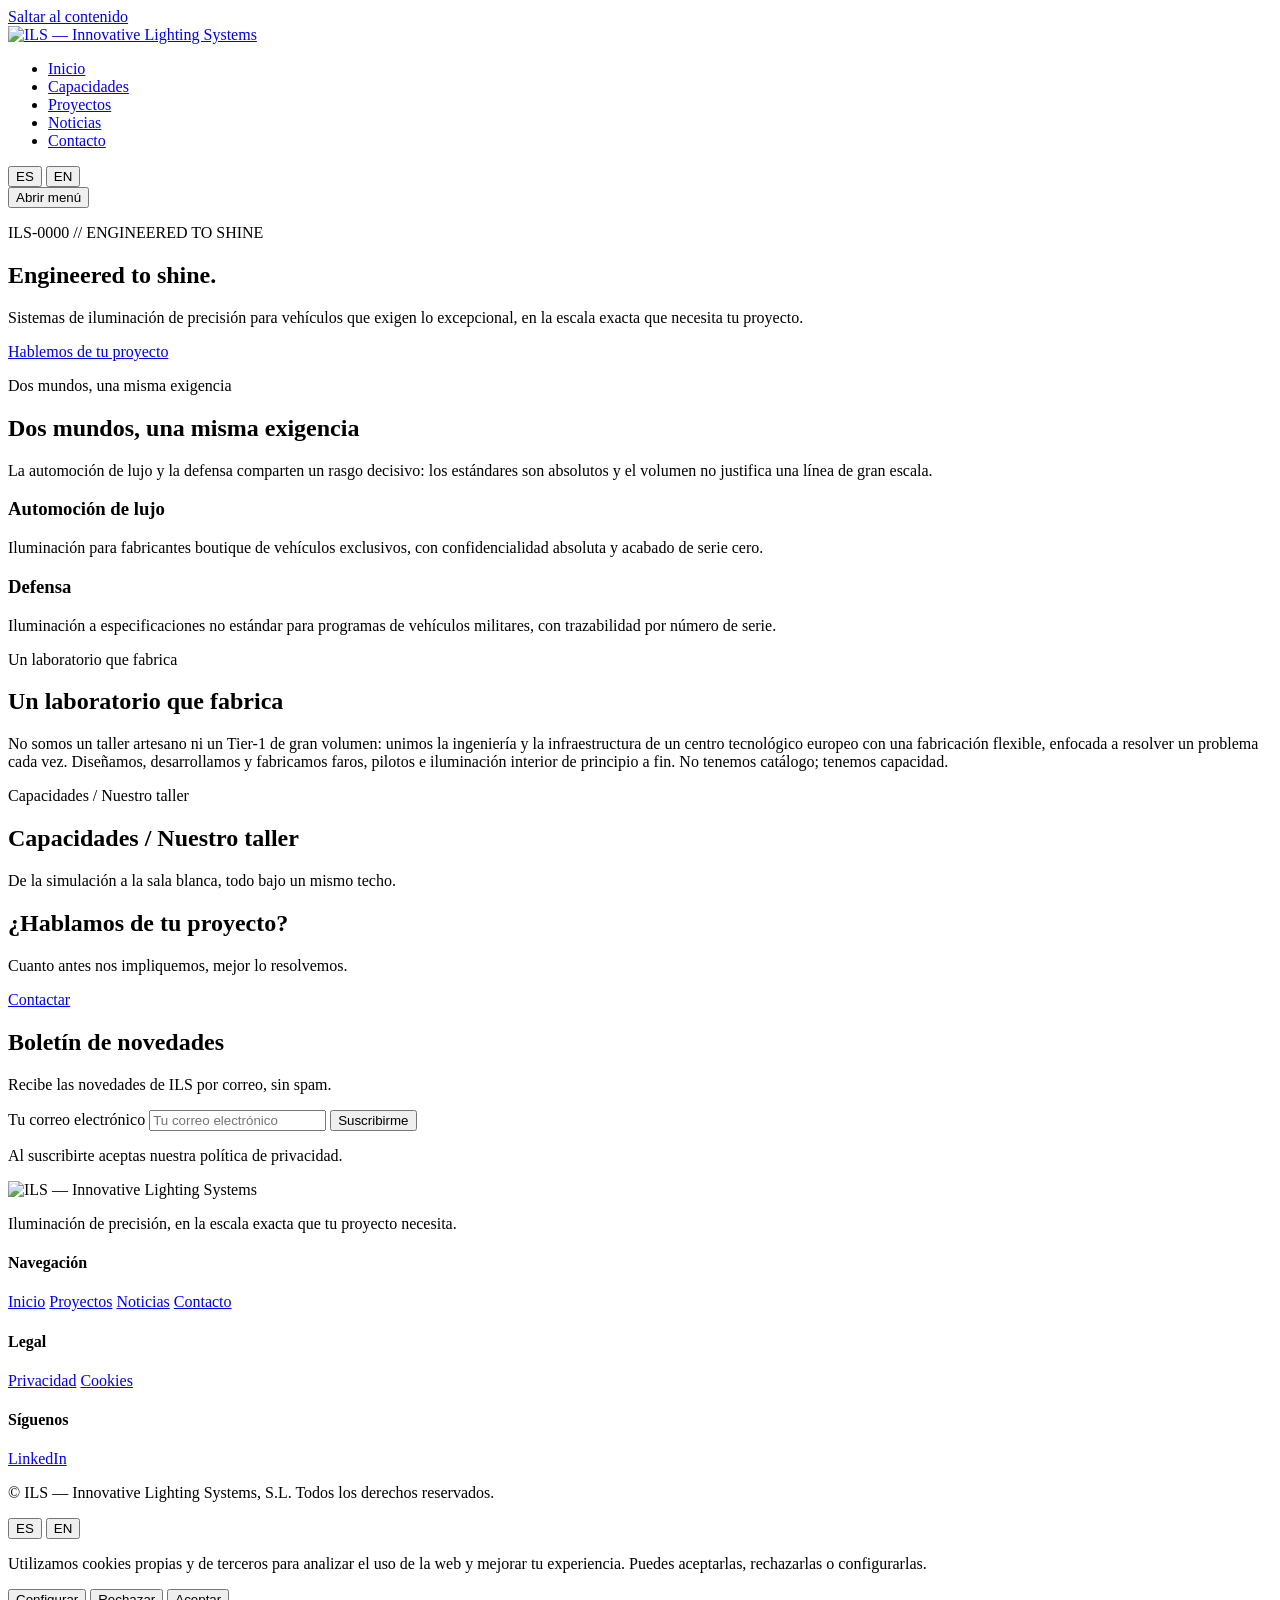
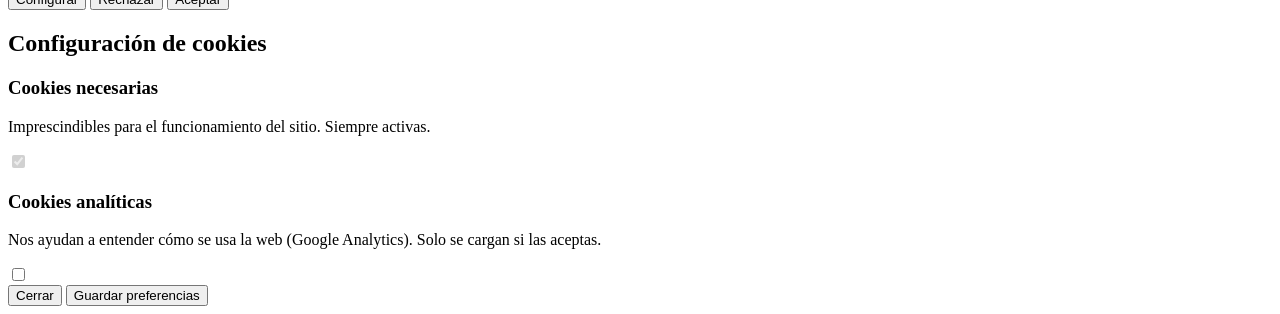
==== index.html @ 7dd17126 "Add files via upload" ====
<!DOCTYPE html>
<html lang="es">
<head>
<meta charset="UTF-8">
<meta name="viewport" content="width=device-width, initial-scale=1.0">
<title data-i18n="meta.home_title">ILS — Iluminación de precisión para vehículos de lujo y defensa</title>
<meta name="description" content="Diseño, desarrollo y fabricación de faros, pilotos e iluminación para automoción de lujo y defensa, en la escala exacta que necesita tu proyecto, con el respaldo de un centro tecnológico europeo." data-i18n-content="meta.home_description">
<link rel="canonical" href="https://andaltec-ils.com/index.html">
<link rel="alternate" hreflang="es" href="https://andaltec-ils.com/index.html">
<link rel="alternate" hreflang="en" href="https://andaltec-ils.com/index.html">
<link rel="alternate" hreflang="x-default" href="https://andaltec-ils.com/index.html">

<meta property="og:type" content="website">
<meta property="og:site_name" content="ILS — Innovative Lighting Systems">
<meta property="og:title" content="ILS — Iluminación de precisión para vehículos de lujo y defensa">
<meta property="og:description" content="Diseño, desarrollo y fabricación de faros, pilotos e iluminación para automoción de lujo y defensa, en la escala exacta que necesita tu proyecto.">
<meta property="og:url" content="https://andaltec-ils.com/">
<meta property="og:image" content="https://andaltec-ils.com/assets/images/og-image.jpg">
<meta name="twitter:card" content="summary_large_image">
<meta name="keywords" content="iluminación de precisión para vehículos, faros y pilotos a medida, iluminación para vehículos militares, series cortas, desarrollo de producto, sala blanca, homologación">

<link rel="icon" href="favicon.ico" sizes="any">
<link rel="icon" href="assets/icons/favicon-32.png" type="image/png" sizes="32x32">
<link rel="icon" href="assets/icons/favicon-16.png" type="image/png" sizes="16x16">
<link rel="apple-touch-icon" href="assets/icons/apple-touch-icon.png">
<link rel="manifest" href="site.webmanifest">
<link rel="stylesheet" href="css/styles.css">

<script type="application/ld+json">
{
  "@context": "https://schema.org",
  "@type": "Organization",
  "name": "ILS — Innovative Lighting Systems, S.L.",
  "url": "https://andaltec-ils.com/",
  "logo": "https://andaltec-ils.com/assets/logo/ils-logo.png",
  "sameAs": ["https://es.linkedin.com/company/andaltec-ils"],
  "address": {
    "@type": "PostalAddress",
    "streetAddress": "Calle Vilches 34, Polígono Industrial Cañada de la Fuente",
    "addressLocality": "Martos",
    "addressRegion": "Jaén",
    "postalCode": "23600",
    "addressCountry": "ES"
  },
  "email": "comercial@andaltec.org",
  "telephone": "+34664233130"
}
</script>
</head>
<body>
<a class="skip-link" href="#main" data-i18n="nav.home">Saltar al contenido</a>

<header class="site-header">
  <div class="container">
    <a href="index.html" class="logo-link" aria-label="ILS — Innovative Lighting Systems">
      <img src="assets/logo/ils-logo.png" alt="ILS — Innovative Lighting Systems" class="logo-img" data-logo-variant="dark" width="140" height="42">
    </a>
    <nav class="main-nav" id="mainNav" aria-label="Navegación principal">
      <ul>
        <li><a href="index.html" aria-current="page" data-i18n="nav.home">Inicio</a></li>
        <li><a href="index.html#capacidades" data-i18n="nav.capabilities">Capacidades</a></li>
        <li><a href="proyectos.html" data-i18n="nav.projects">Proyectos</a></li>
        <li><a href="noticias.html" data-i18n="nav.news">Noticias</a></li>
        <li><a href="contacto.html" data-i18n="nav.contact">Contacto</a></li>
      </ul>
    </nav>
    <div class="header-actions">
      <div class="lang-switch" role="group" aria-label="Selector de idioma">
        <button type="button" data-lang-btn="es" aria-pressed="true">ES</button>
        <button type="button" data-lang-btn="en" aria-pressed="false">EN</button>
      </div>
      <button type="button" class="menu-toggle" id="menuToggle" aria-expanded="false" aria-controls="mainNav">
        <span class="icon-bars"><span></span></span>
        <span data-i18n="nav.menu_open">Abrir menú</span>
      </button>
    </div>
  </div>
</header>

<main id="main">

  <section class="hero">
    <div class="container">
      <p class="mono-tag">ILS-0000 // ENGINEERED TO SHINE</p>
      <h1 class="hero-tagline">Engineered to shine.</h1>
      <p class="hero-subclaim" data-i18n="hero.subclaim">Sistemas de iluminación de precisión para vehículos que exigen lo excepcional, en la escala exacta que necesita tu proyecto.</p>
      <a href="contacto.html" class="btn btn--primary" data-i18n="hero.cta">Hablemos de tu proyecto</a>
    </div>
  </section>

  <section class="section section--paper">
    <div class="container">
      <div class="section-heading center">
        <p class="mono-tag" data-i18n="worlds.heading">Dos mundos, una misma exigencia</p>
        <h2 data-i18n="worlds.heading">Dos mundos, una misma exigencia</h2>
        <p data-i18n="worlds.intro">La automoción de lujo y la defensa comparten un rasgo decisivo: los estándares son absolutos y el volumen no justifica una línea de gran escala.</p>
      </div>
      <div class="grid grid--2 mt-lg">
        <article class="world-card world-card--luxury">
          <h3 data-i18n="worlds.luxury_title">Automoción de lujo</h3>
          <p data-i18n="worlds.luxury_text">Iluminación para fabricantes boutique de vehículos exclusivos, con confidencialidad absoluta y acabado de serie cero.</p>
          <ul id="luxuryBullets"></ul>
        </article>
        <article class="world-card world-card--defence">
          <h3 data-i18n="worlds.defence_title">Defensa</h3>
          <p data-i18n="worlds.defence_text">Iluminación a especificaciones no estándar para programas de vehículos militares, con trazabilidad por número de serie.</p>
          <ul id="defenceBullets"></ul>
        </article>
      </div>
    </div>
  </section>

  <section class="section section--dark">
    <div class="container">
      <div class="section-heading">
        <p class="mono-tag" data-i18n="positioning.heading">Un laboratorio que fabrica</p>
        <h2 data-i18n="positioning.heading">Un laboratorio que fabrica</h2>
        <p data-i18n="positioning.text">No somos un taller artesano ni un Tier-1 de gran volumen: unimos la ingeniería y la infraestructura de un centro tecnológico europeo con una fabricación flexible, enfocada a resolver un problema cada vez. Diseñamos, desarrollamos y fabricamos faros, pilotos e iluminación interior de principio a fin. No tenemos catálogo; tenemos capacidad.</p>
      </div>
    </div>
  </section>

  <section class="section section--paper" id="capacidades">
    <div class="container">
      <div class="section-heading">
        <p class="mono-tag" data-i18n="capabilities.heading">Capacidades / Nuestro taller</p>
        <h2 data-i18n="capabilities.heading">Capacidades / Nuestro taller</h2>
        <p data-i18n="capabilities.intro">De la simulación a la sala blanca, todo bajo un mismo techo.</p>
      </div>
      <div class="grid grid--3 mt-lg" id="capabilitiesGrid"></div>
    </div>
  </section>

  <section class="cta-final">
    <div class="container">
      <h2 data-i18n="cta_final.heading">¿Hablamos de tu proyecto?</h2>
      <p data-i18n="cta_final.text">Cuanto antes nos impliquemos, mejor lo resolvemos.</p>
      <a href="contacto.html" class="btn btn--primary" data-i18n="cta_final.cta">Contactar</a>
    </div>
  </section>

</main>

<footer class="site-footer">
  <div class="container">
    <div class="footer-newsletter">
      <div class="footer-newsletter__intro">
        <h2 data-i18n="newsletter.heading">Boletín de novedades</h2>
        <p data-i18n="newsletter.text">Recibe las novedades de ILS por correo, sin spam.</p>
      </div>
      <!--
        FORMULARIO DE MAILCHIMP: sustituye la acción y los campos ocultos
        por los que te da Mailchimp en Audiencia > Formularios de
        suscripción > Formulario embebido. Ver README.md.
      -->
      <form action="[[MAILCHIMP_FORM_ACTION_URL]]" method="post" target="_blank" novalidate class="newsletter-form">
        <label for="mce-EMAIL" class="visually-hidden" data-i18n="newsletter.email_placeholder">Tu correo electrónico</label>
        <input type="email" name="EMAIL" id="mce-EMAIL" required data-i18n-placeholder="newsletter.email_placeholder" placeholder="Tu correo electrónico">
        <div aria-hidden="true" style="position:absolute; left:-5000px;">
          <input type="text" name="[[MAILCHIMP_IDs]]" tabindex="-1" value="">
        </div>
        <button type="submit" class="btn btn--primary" data-i18n="newsletter.submit">Suscribirme</button>
        <p class="newsletter-gdpr" data-i18n="newsletter.gdpr">Al suscribirte aceptas nuestra política de privacidad.</p>
      </form>
    </div>
    <div class="footer-grid">
      <div class="footer-col footer-brand">
        <img src="assets/logo/ils-logo.png" alt="ILS — Innovative Lighting Systems" class="logo-img" data-logo-variant="light" width="140" height="42">
        <p data-i18n="footer.claim">Iluminación de precisión, en la escala exacta que tu proyecto necesita.</p>
      </div>
      <div class="footer-col">
        <h4 data-i18n="footer.nav_heading">Navegación</h4>
        <a href="index.html" data-i18n="nav.home">Inicio</a>
        <a href="proyectos.html" data-i18n="nav.projects">Proyectos</a>
        <a href="noticias.html" data-i18n="nav.news">Noticias</a>
        <a href="contacto.html" data-i18n="nav.contact">Contacto</a>
      </div>
      <div class="footer-col">
        <h4 data-i18n="footer.legal_heading">Legal</h4>
        <a href="privacidad.html" data-i18n="footer.privacy">Privacidad</a>
        <a href="cookies.html" data-i18n="footer.cookies">Cookies</a>
      </div>
      <div class="footer-col">
        <h4 data-i18n="footer.follow_heading">Síguenos</h4>
        <a href="https://es.linkedin.com/company/andaltec-ils" target="_blank" rel="noopener noreferrer">LinkedIn</a>
      </div>
    </div>
    <div class="footer-bottom">
      <p>&copy; <span data-current-year></span> <span data-i18n="footer.copyright">ILS — Innovative Lighting Systems, S.L. Todos los derechos reservados.</span></p>
      <div class="footer-lang" role="group" aria-label="Selector de idioma">
        <button type="button" data-lang-btn="es" aria-pressed="true">ES</button>
        <button type="button" data-lang-btn="en" aria-pressed="false">EN</button>
      </div>
    </div>
  </div>
</footer>

<div class="cookie-banner" id="cookieBanner">
  <div class="cookie-banner__inner">
    <p data-i18n="cookies_banner.text">Utilizamos cookies propias y de terceros para analizar el uso de la web y mejorar tu experiencia. Puedes aceptarlas, rechazarlas o configurarlas.</p>
    <div class="cookie-actions">
      <button type="button" class="btn btn--outline" id="cookieSettings" data-i18n="cookies_banner.settings">Configurar</button>
      <button type="button" class="btn btn--outline" id="cookieReject" data-i18n="cookies_banner.reject">Rechazar</button>
      <button type="button" class="btn btn--primary" id="cookieAccept" data-i18n="cookies_banner.accept">Aceptar</button>
    </div>
  </div>
</div>

<div class="cookie-modal" id="cookieModal">
  <div class="cookie-modal__dialog" role="dialog" aria-modal="true" aria-labelledby="cookieModalTitle">
    <h2 id="cookieModalTitle" data-i18n="cookies_banner.settings_title">Configuración de cookies</h2>
    <div class="cookie-option">
      <div>
        <h3 data-i18n="cookies_banner.necessary_title">Cookies necesarias</h3>
        <p data-i18n="cookies_banner.necessary_text">Imprescindibles para el funcionamiento del sitio. Siempre activas.</p>
      </div>
      <input type="checkbox" checked disabled aria-label="Cookies necesarias">
    </div>
    <div class="cookie-option">
      <div>
        <h3 data-i18n="cookies_banner.analytics_title">Cookies analíticas</h3>
        <p data-i18n="cookies_banner.analytics_text">Nos ayudan a entender cómo se usa la web (Google Analytics). Solo se cargan si las aceptas.</p>
      </div>
      <input type="checkbox" id="cookieAnalyticsCheckbox" aria-label="Cookies analíticas">
    </div>
    <div class="cookie-modal__actions">
      <button type="button" class="btn btn--outline-dark" id="cookieModalClose" data-i18n="nav.menu_close">Cerrar</button>
      <button type="button" class="btn btn--primary" id="cookieModalSave" data-i18n="cookies_banner.save">Guardar preferencias</button>
    </div>
  </div>
</div>

<script src="data/translations.js"></script>
<script src="data/projects.js"></script>
<script src="data/news.js"></script>
<script src="js/i18n.js"></script>
<script src="js/main.js"></script>
<script>
  // Rellena las viñetas y tarjetas de datos a partir de translations.js
  document.addEventListener("ils:i18nready", renderHomeBlocks);
  document.addEventListener("ils:langchange", renderHomeBlocks);
  function renderHomeBlocks() {
    var t = window.ILS_I18N.t;
    var luxuryBullets = t("worlds.luxury_bullets");
    var defenceBullets = t("worlds.defence_bullets");
    var luxuryEl = document.getElementById("luxuryBullets");
    var defenceEl = document.getElementById("defenceBullets");
    if (luxuryEl && Array.isArray(luxuryBullets)) {
      luxuryEl.innerHTML = luxuryBullets.map(function (b) { return "<li>" + b + "</li>"; }).join("");
    }
    if (defenceEl && Array.isArray(defenceBullets)) {
      defenceEl.innerHTML = defenceBullets.map(function (b) { return "<li>" + b + "</li>"; }).join("");
    }
    var cards = t("capabilities.cards");
    var grid = document.getElementById("capabilitiesGrid");
    if (grid && Array.isArray(cards)) {
      grid.innerHTML = cards.map(function (c) {
        return '<div class="data-card"><p class="mono-tag">' + c.label + '</p><p>' + c.value + '</p></div>';
      }).join("");
    }
  }
</script>
</body>
</html>
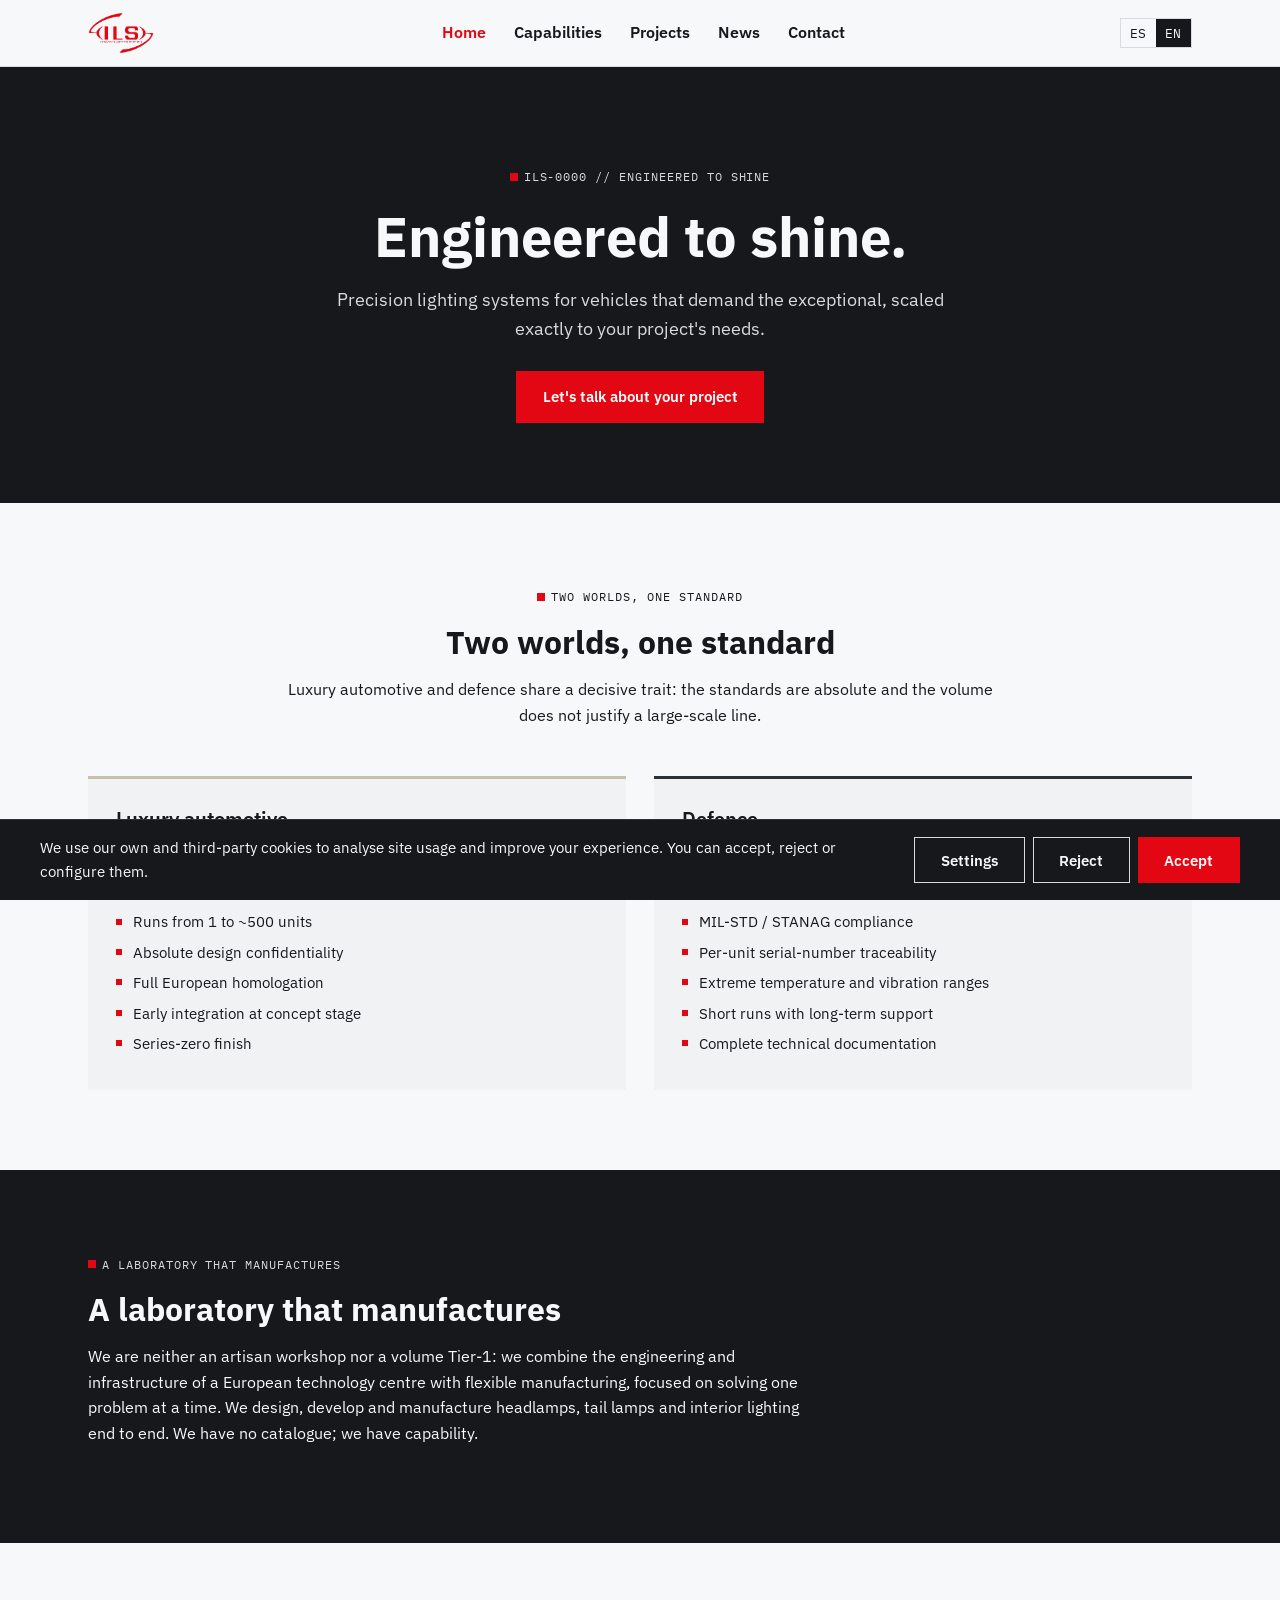
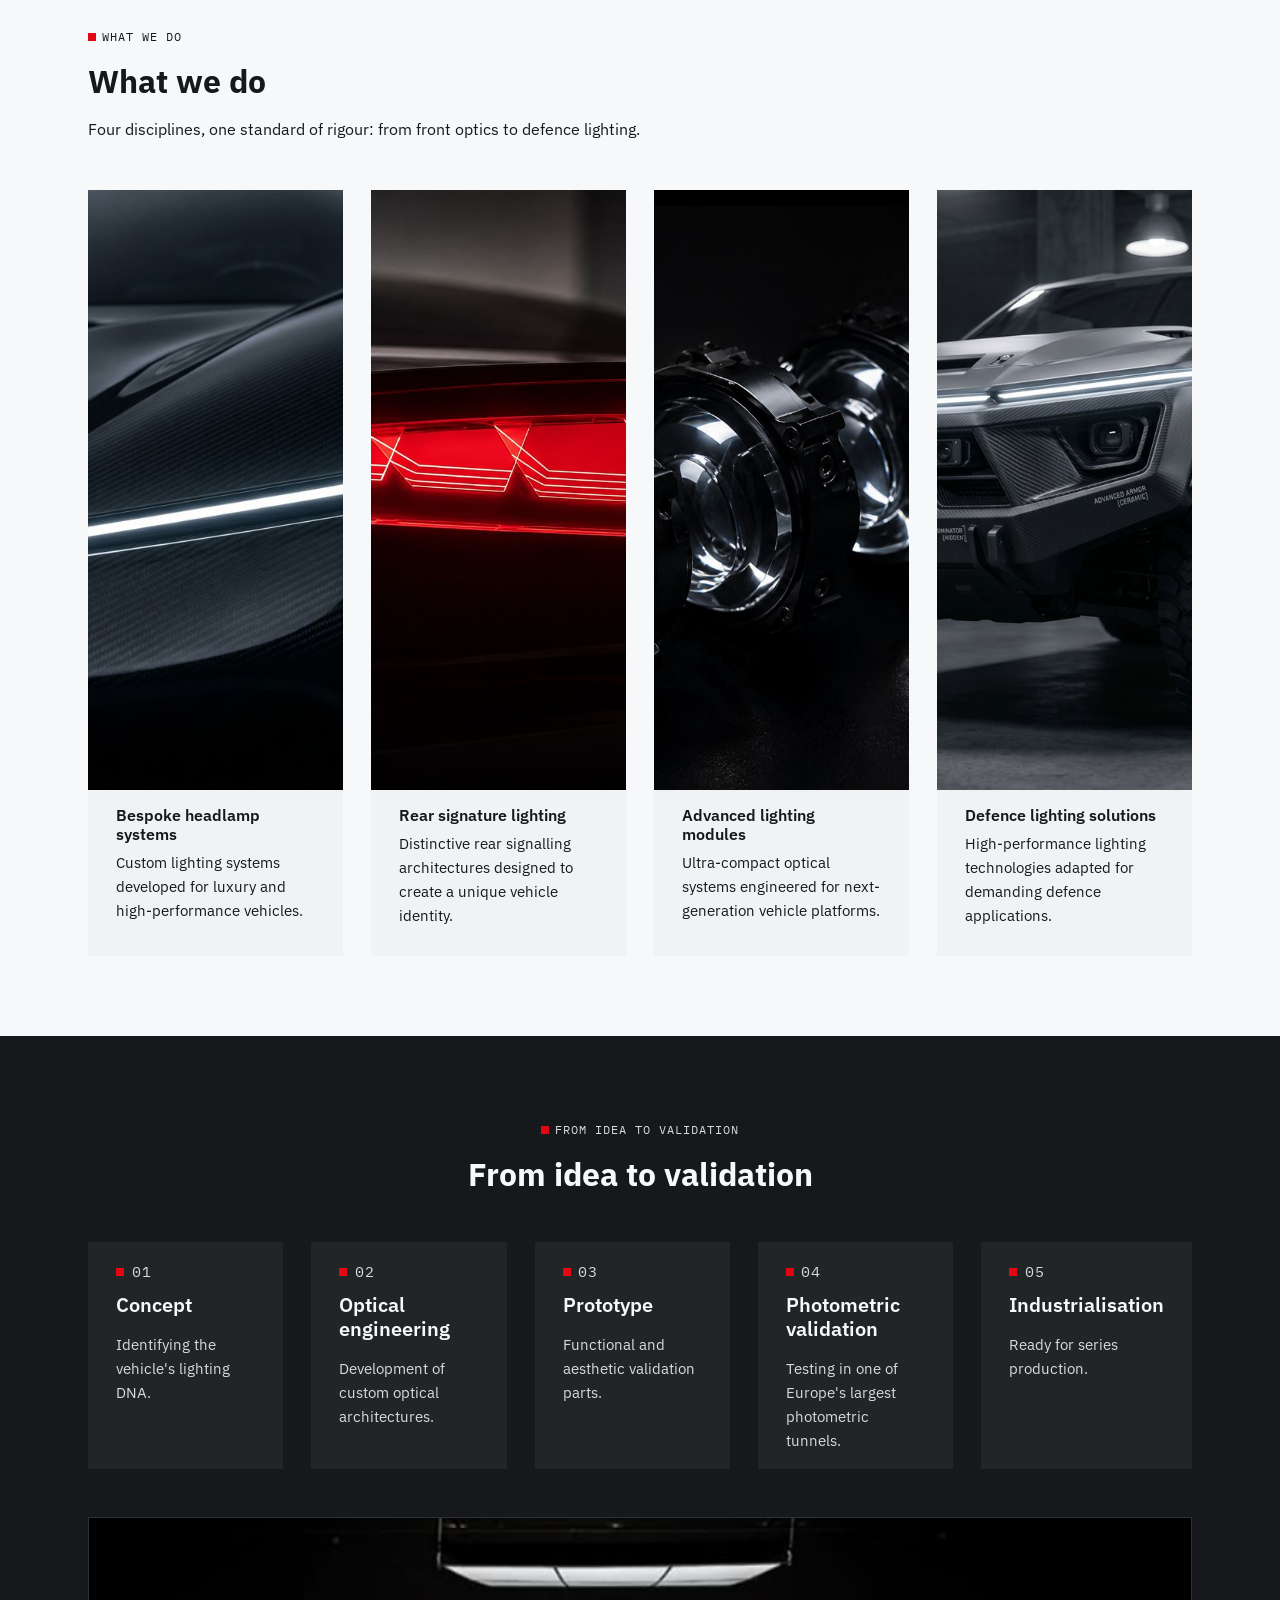
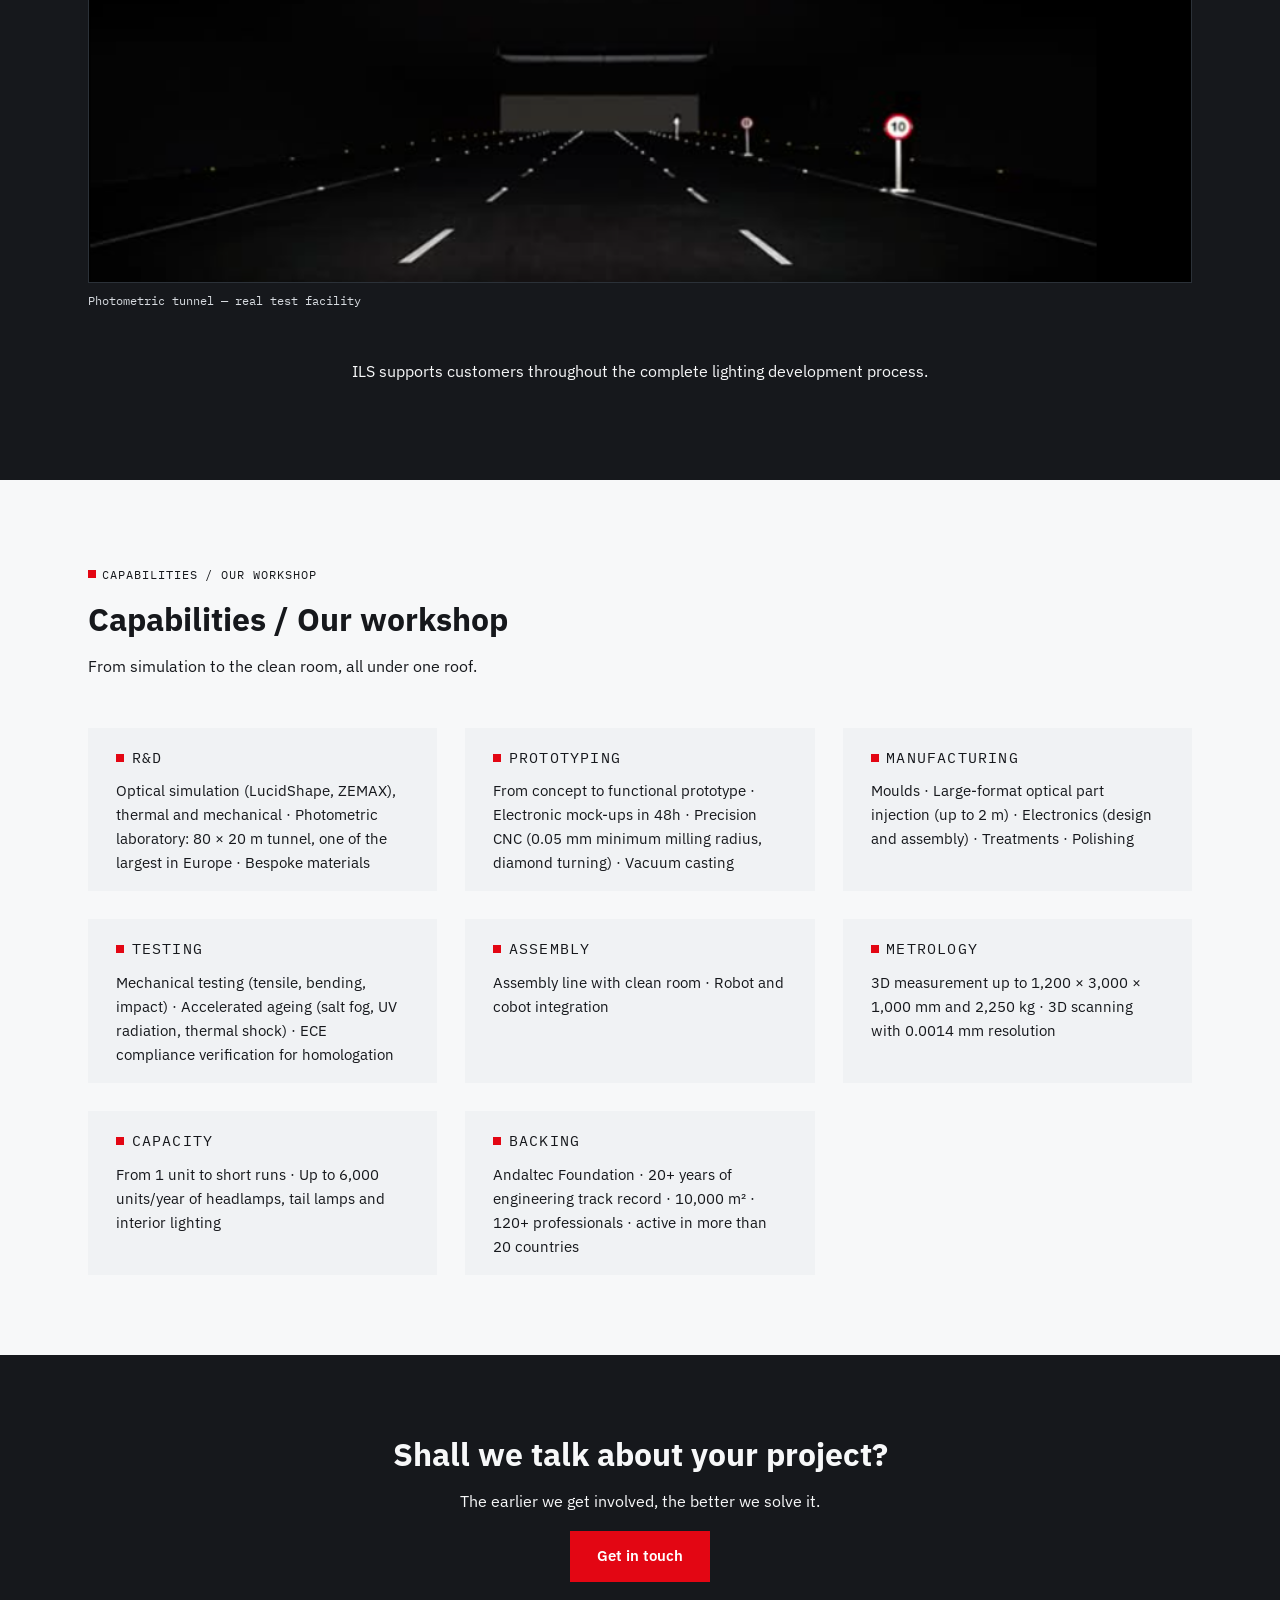
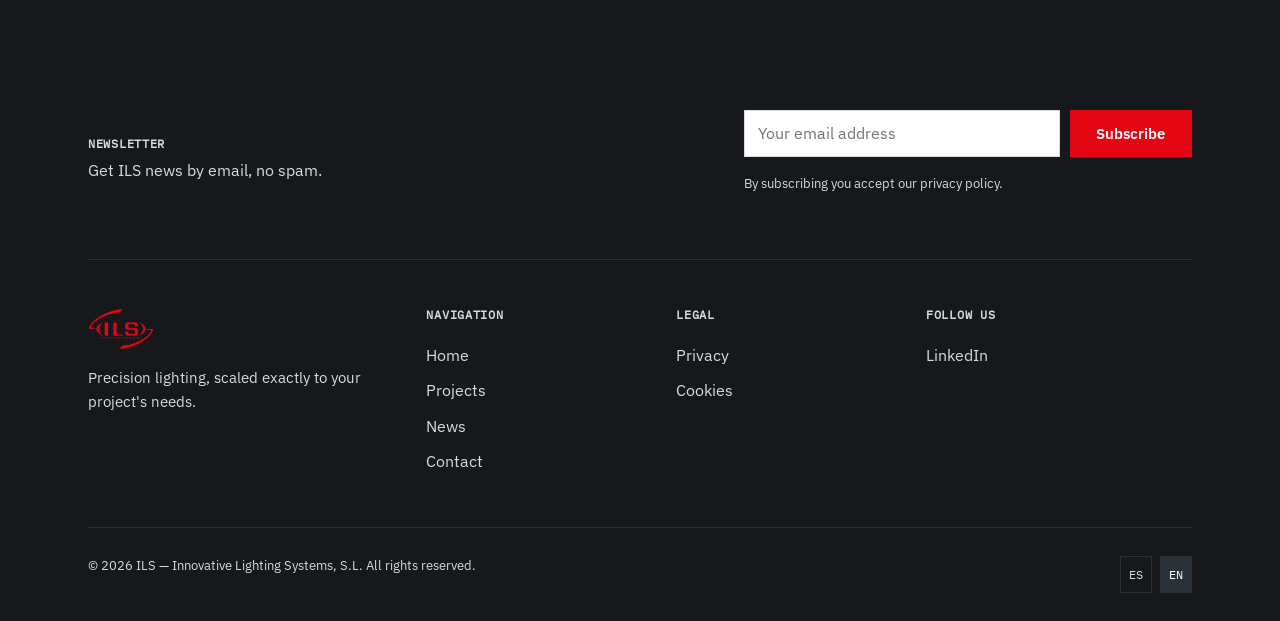
==== commit 07e23b47: "Add files via upload" ====
--- a/index.html
+++ b/index.html
@@ -120,6 +120,32 @@
     </div>
   </section>
 
+  <section class="section section--paper">
+    <div class="container">
+      <div class="section-heading">
+        <p class="mono-tag" data-i18n="what_we_do.heading">Qué hacemos</p>
+        <h2 data-i18n="what_we_do.heading">Qué hacemos</h2>
+        <p data-i18n="what_we_do.intro">Cuatro disciplinas, un mismo rigor: de la óptica delantera a la iluminación para defensa.</p>
+      </div>
+      <div class="grid grid--4 mt-lg" id="whatWeDoGrid"></div>
+    </div>
+  </section>
+
+  <section class="section section--dark">
+    <div class="container">
+      <div class="section-heading center">
+        <p class="mono-tag" data-i18n="process.heading">De la idea a la validación</p>
+        <h2 data-i18n="process.heading">De la idea a la validación</h2>
+      </div>
+      <div class="grid grid--5 mt-lg" id="processSteps"></div>
+      <figure class="facility-figure mt-lg">
+        <img src="assets/images/facility-tunnel-real.png" alt="" loading="lazy" width="876" height="366">
+        <figcaption data-i18n="process.facility_caption">Túnel fotométrico — instalación real de ensayo</figcaption>
+      </figure>
+      <p class="text-center mt-lg" data-i18n="process.closing">ILS acompaña a sus clientes durante todo el proceso de desarrollo de iluminación.</p>
+    </div>
+  </section>
+
   <section class="section section--paper" id="capacidades">
     <div class="container">
       <div class="section-heading">
@@ -258,6 +284,30 @@
         return '<div class="data-card"><p class="mono-tag">' + c.label + '</p><p>' + c.value + '</p></div>';
       }).join("");
     }
+
+    var workCards = t("what_we_do.cards");
+    var workGrid = document.getElementById("whatWeDoGrid");
+    if (workGrid && Array.isArray(workCards)) {
+      workGrid.innerHTML = workCards.map(function (c) {
+        return (
+          '<article class="work-card">' +
+            '<img src="' + c.image + '" alt="" loading="lazy" width="800" height="600">' +
+            '<div class="work-card__body">' +
+              '<h3>' + c.title + '</h3>' +
+              '<p>' + c.text + '</p>' +
+            '</div>' +
+          '</article>'
+        );
+      }).join("");
+    }
+
+    var steps = t("process.steps");
+    var stepsGrid = document.getElementById("processSteps");
+    if (stepsGrid && Array.isArray(steps)) {
+      stepsGrid.innerHTML = steps.map(function (s) {
+        return '<div class="data-card"><p class="mono-tag">' + s.n + '</p><h3>' + s.title + '</h3><p>' + s.text + '</p></div>';
+      }).join("");
+    }
   }
 </script>
 </body>
--- a/css/styles.css
+++ b/css/styles.css
@@ -0,0 +1,726 @@
+/* ============================================================
+   ILS — Innovative Lighting Systems
+   Hoja de estilos principal (CSS vanilla, sin frameworks)
+   ============================================================ */
+
+/* ---------- Fuentes autoalojadas (RGPD: sin llamadas a Google Fonts) ---------- */
+@font-face {
+  font-family: "IBM Plex Sans";
+  src: url("../assets/fonts/IBMPlexSans-Regular.woff2") format("woff2");
+  font-weight: 400;
+  font-style: normal;
+  font-display: swap;
+}
+@font-face {
+  font-family: "IBM Plex Sans";
+  src: url("../assets/fonts/IBMPlexSans-SemiBold.woff2") format("woff2");
+  font-weight: 600;
+  font-style: normal;
+  font-display: swap;
+}
+@font-face {
+  font-family: "IBM Plex Sans";
+  src: url("../assets/fonts/IBMPlexSans-Bold.woff2") format("woff2");
+  font-weight: 700;
+  font-style: normal;
+  font-display: swap;
+}
+@font-face {
+  font-family: "IBM Plex Mono";
+  src: url("../assets/fonts/IBMPlexMono-Regular.woff2") format("woff2");
+  font-weight: 400;
+  font-style: normal;
+  font-display: swap;
+}
+
+/* ---------- Tokens de marca (paleta oficial — no añadir colores) ---------- */
+:root{
+  --ils-red:      #E30613; /* Rojo ILS — SOLO acento, <10% de superficie */
+  --graphite:     #16181C; /* Grafito — color primario / fondos oscuros */
+  --anthracite:   #2B3138; /* Antracita — "defence flex" */
+  --steel:        #6E747D; /* Acero — datos técnicos, texto secundario */
+  --light-grey:   #D7DBE0; /* Gris claro — líneas, tablas, bordes sutiles */
+  --paper:        #F7F8F9; /* Papel — fondo de documento / claro */
+  --platinum:     #C7BFA8; /* Platino — "luxury flex" */
+  --card-tint:    #F0F2F4; /* Tinte para destacar tarjetas */
+
+  --font-sans: "IBM Plex Sans", "Segoe UI", Arial, sans-serif;
+  --font-mono: "IBM Plex Mono", Consolas, monospace;
+
+  --max-width: 1200px;
+  --space-xs: 0.5rem;
+  --space-sm: 1rem;
+  --space-md: 1.75rem;
+  --space-lg: 3rem;
+  --space-xl: 5rem;
+
+  --radius: 2px;
+  --transition: 160ms ease;
+  --focus-color: var(--ils-red);
+}
+
+/* El rojo ILS no llega al contraste 3:1 exigido por WCAG sobre fondos oscuros:
+   en esas zonas el foco visible cambia a papel (blanco) para seguir siendo perceptible. */
+.section--dark, .section--anthracite, .hero, .site-footer, .cookie-banner, .cta-final{
+  --focus-color: var(--paper);
+}
+
+/* ---------- Reset mínimo ---------- */
+*, *::before, *::after{ box-sizing: border-box; }
+html{ -webkit-text-size-adjust: 100%; scroll-behavior: smooth; }
+@media (prefers-reduced-motion: reduce){
+  html{ scroll-behavior: auto; }
+  *, *::before, *::after{
+    animation-duration: 0.01ms !important;
+    animation-iteration-count: 1 !important;
+    transition-duration: 0.01ms !important;
+    scroll-behavior: auto !important;
+  }
+}
+body{
+  margin: 0;
+  font-family: var(--font-sans);
+  font-size: 16px;
+  line-height: 1.6;
+  color: var(--graphite);
+  background: var(--paper);
+  text-align: left;
+}
+img{ max-width: 100%; display: block; }
+h1, h2, h3, h4{
+  font-family: var(--font-sans);
+  font-weight: 700;
+  line-height: 1.2;
+  margin: 0 0 var(--space-sm);
+}
+h1{ font-size: clamp(2rem, 4vw, 2.625rem); }
+h2{ font-size: clamp(1.5rem, 3vw, 2rem); }
+h3{ font-size: 1.25rem; font-weight: 600; }
+p{ margin: 0 0 var(--space-sm); }
+a{ color: inherit; }
+ul{ margin: 0; padding: 0; list-style: none; }
+button{ font-family: inherit; cursor: pointer; }
+input, textarea, select{ font-family: inherit; font-size: 1rem; }
+
+/* Foco visible accesible (WCAG 2.1 AA) */
+a:focus-visible,
+button:focus-visible,
+input:focus-visible,
+textarea:focus-visible,
+select:focus-visible,
+[tabindex]:focus-visible{
+  outline: 3px solid var(--focus-color);
+  outline-offset: 2px;
+}
+
+.container{
+  max-width: var(--max-width);
+  margin-inline: auto;
+  padding-inline: var(--space-sm);
+}
+@media (min-width: 768px){
+  .container{ padding-inline: var(--space-lg); }
+}
+
+.skip-link{
+  position: absolute;
+  left: -999px;
+  top: 0;
+  background: var(--graphite);
+  color: var(--paper);
+  padding: var(--space-xs) var(--space-sm);
+  z-index: 1000;
+}
+.skip-link:focus{ left: var(--space-sm); top: var(--space-sm); }
+
+.visually-hidden{
+  position: absolute;
+  width: 1px; height: 1px;
+  overflow: hidden;
+  clip: rect(0 0 0 0);
+  white-space: nowrap;
+}
+
+/* ---------- Motivo de marca: cuadrado rojo + etiqueta mono ---------- */
+.mono-tag{
+  display: inline-flex;
+  align-items: center;
+  gap: 0.5em;
+  font-family: var(--font-mono);
+  font-size: 0.75rem;
+  letter-spacing: 0.08em;
+  text-transform: uppercase;
+  color: var(--graphite); /* graphite en vez de acero: acero no cumple el contraste AA a este tamaño */
+}
+.hero .mono-tag{ color: var(--light-grey); }
+.mono-tag::before{
+  content: "";
+  display: inline-block;
+  width: 8px;
+  height: 8px;
+  background: var(--ils-red);
+  flex-shrink: 0;
+}
+/* Un guiño discreto a la iluminación secuencial de los productos ILS,
+   respetando la regla de marca de no convertir el cuadrado rojo en una
+   barra o franja: sigue siendo el mismo punto, solo "respira". */
+.hero .mono-tag::before{
+  animation: ils-beacon 2.4s ease-in-out infinite;
+}
+@keyframes ils-beacon{
+  0%, 100% { opacity: 1; transform: scale(1); }
+  50% { opacity: 0.5; transform: scale(1.2); }
+}
+.ref-code{
+  font-family: var(--font-mono);
+  font-size: 0.8125rem;
+  color: var(--graphite);
+}
+
+/* ---------- Cabecera ---------- */
+.site-header{
+  position: sticky;
+  top: 0;
+  z-index: 500;
+  background: var(--paper);
+  border-bottom: 1px solid var(--light-grey);
+}
+.site-header .container{
+  display: flex;
+  align-items: center;
+  justify-content: space-between;
+  gap: var(--space-sm);
+  padding-block: 0.75rem;
+}
+.logo-link{
+  display: inline-flex;
+  align-items: center;
+  min-width: 80px;
+}
+.logo-img{
+  height: 42px;
+  width: auto;
+}
+.logo-fallback svg{ height: 42px; width: auto; display: block; }
+
+.main-nav{ display: none; }
+.main-nav.is-open{
+  display: block;
+  position: absolute;
+  top: 100%;
+  left: 0;
+  right: 0;
+  background: var(--paper);
+  border-bottom: 1px solid var(--light-grey);
+  padding: var(--space-sm);
+}
+.main-nav ul{ display: flex; flex-direction: column; gap: 0.25rem; }
+.main-nav a{
+  display: block;
+  padding: 0.6rem 0.25rem;
+  font-weight: 600;
+  text-decoration: none;
+  border-bottom: 1px solid var(--light-grey);
+}
+.main-nav a[aria-current="page"]{ color: var(--ils-red); }
+
+.header-actions{ display: flex; align-items: center; gap: var(--space-sm); }
+
+.lang-switch{
+  display: flex;
+  border: 1px solid var(--light-grey);
+}
+.lang-switch button{
+  background: none;
+  border: none;
+  padding: 0.35rem 0.6rem;
+  font-family: var(--font-mono);
+  font-size: 0.8125rem;
+  color: var(--graphite);
+}
+.lang-switch button[aria-pressed="true"]{
+  background: var(--graphite);
+  color: var(--paper);
+}
+
+.menu-toggle{
+  background: none;
+  border: 1px solid var(--light-grey);
+  padding: 0.4rem 0.6rem;
+  display: inline-flex;
+  align-items: center;
+  gap: 0.4rem;
+  font-weight: 600;
+  font-size: 0.875rem;
+}
+.menu-toggle .icon-bars{
+  display: inline-block;
+  width: 18px; height: 12px;
+  position: relative;
+}
+.menu-toggle .icon-bars::before,
+.menu-toggle .icon-bars::after,
+.menu-toggle .icon-bars span{
+  content: "";
+  position: absolute;
+  left: 0; right: 0;
+  height: 2px;
+  background: var(--graphite);
+}
+.menu-toggle .icon-bars::before{ top: 0; }
+.menu-toggle .icon-bars span{ top: 5px; }
+.menu-toggle .icon-bars::after{ bottom: 0; }
+
+@media (min-width: 900px){
+  .menu-toggle{ display: none; }
+  .main-nav{ display: block !important; position: static; border: none; padding: 0; background: none; }
+  .main-nav ul{ flex-direction: row; gap: var(--space-md); }
+  .main-nav a{ border-bottom: none; padding: 0.25rem 0; }
+}
+
+/* ---------- Secciones: sándwich claro / oscuro ---------- */
+.section{ padding-block: var(--space-xl); }
+.section--dark{
+  background: var(--graphite);
+  color: var(--paper);
+}
+.section--dark .mono-tag{ color: var(--light-grey); }
+.section--anthracite{ background: var(--anthracite); color: var(--paper); }
+.section--paper{ background: var(--paper); color: var(--graphite); }
+
+.section-heading{ max-width: 46rem; }
+.section-heading.center{ margin-inline: auto; text-align: center; }
+
+/* ---------- Hero ---------- */
+.hero{
+  background: var(--graphite);
+  color: var(--paper);
+  padding-block: calc(var(--space-xl) * 1.2) var(--space-xl);
+  text-align: center;
+}
+.hero .container{ max-width: 46rem; }
+.hero-tagline{
+  font-size: clamp(2.25rem, 6vw, 3.5rem);
+  font-weight: 700;
+  margin-bottom: var(--space-sm);
+}
+.hero-subclaim{
+  font-size: 1.125rem;
+  color: var(--light-grey);
+  margin-bottom: var(--space-md);
+}
+
+/* ---------- Botones ---------- */
+.btn{
+  display: inline-block;
+  padding: 0.8rem 1.6rem;
+  font-weight: 600;
+  font-size: 0.9375rem;
+  text-decoration: none;
+  border: 1px solid transparent;
+  transition: background var(--transition), color var(--transition), border-color var(--transition);
+}
+.btn--primary{
+  background: var(--ils-red);
+  color: #fff;
+}
+.btn--primary:hover{ background: #c00510; }
+.btn--outline{
+  background: transparent;
+  color: var(--paper);
+  border-color: var(--light-grey);
+}
+.btn--outline:hover{ border-color: var(--paper); }
+.btn--outline-dark{
+  background: transparent;
+  color: var(--graphite);
+  border-color: var(--steel);
+}
+.btn--outline-dark:hover{ border-color: var(--graphite); }
+
+/* ---------- Grid de tarjetas ---------- */
+.grid{ display: grid; gap: var(--space-md); }
+.grid--2{ grid-template-columns: 1fr; }
+.grid--3{ grid-template-columns: 1fr; }
+.grid--4{ grid-template-columns: 1fr; }
+.grid--5{ grid-template-columns: 1fr; }
+@media (min-width: 700px){
+  .grid--2{ grid-template-columns: repeat(2, 1fr); }
+  .grid--3{ grid-template-columns: repeat(2, 1fr); }
+  .grid--4{ grid-template-columns: repeat(2, 1fr); }
+  .grid--5{ grid-template-columns: repeat(2, 1fr); }
+}
+@media (min-width: 1000px){
+  .grid--3{ grid-template-columns: repeat(3, 1fr); }
+}
+@media (min-width: 1100px){
+  .grid--4{ grid-template-columns: repeat(4, 1fr); }
+  .grid--5{ grid-template-columns: repeat(5, 1fr); }
+}
+
+/* Tarjetas "Qué hacemos": imagen + título + texto */
+.work-card{ background: var(--card-tint); overflow: hidden; }
+.work-card img{ width: 100%; aspect-ratio: 4/3; object-fit: cover; display: block; }
+.work-card__body{ padding: var(--space-sm) var(--space-md) var(--space-md); }
+.work-card h3{ font-size: 1rem; margin-bottom: 0.4rem; }
+.work-card p{ color: var(--graphite); font-size: 0.9375rem; margin: 0; }
+
+/* Ficha con foto real de instalación (proceso de validación) */
+.facility-figure{ margin: 0; }
+.facility-figure img{
+  width: 100%;
+  aspect-ratio: 21/9;
+  object-fit: cover;
+  border: 1px solid var(--anthracite);
+}
+.facility-figure figcaption{
+  margin-top: var(--space-xs);
+  font-family: var(--font-mono);
+  font-size: 0.75rem;
+  color: var(--light-grey);
+}
+
+/* Tarjetas "dos mundos" */
+.world-card{
+  padding: var(--space-md);
+  background: var(--card-tint);
+  border-top: 3px solid var(--steel);
+}
+.world-card--luxury{ border-top-color: var(--platinum); }
+.world-card--defence{ border-top-color: var(--anthracite); }
+.world-card h3{ margin-bottom: 0.75rem; }
+.world-card p{ color: var(--graphite); }
+.world-card ul{ margin-top: var(--space-sm); }
+.world-card li{
+  position: relative;
+  padding-left: 1.1em;
+  margin-bottom: 0.4rem;
+  font-size: 0.9375rem;
+}
+.world-card li::before{
+  content: "";
+  position: absolute;
+  left: 0; top: 0.55em;
+  width: 6px; height: 6px;
+  background: var(--ils-red);
+}
+
+/* Tarjetas de datos mono (etiqueta / valor) — motivo visual diferenciador */
+.data-card{
+  background: var(--card-tint);
+  padding: var(--space-sm) var(--space-md);
+}
+.section--dark .data-card,
+.section--anthracite .data-card{
+  background: rgba(255,255,255,0.05);
+}
+.data-card .mono-tag{ margin-bottom: 0.6rem; }
+.data-card p{ margin: 0; font-size: 0.9375rem; }
+.section--dark .data-card p,
+.section--anthracite .data-card p{ color: var(--light-grey); }
+
+/* Tarjetas de proyecto */
+.project-card{
+  background: var(--card-tint);
+  overflow: hidden;
+}
+.project-card img{ width: 100%; height: auto; aspect-ratio: 4/3; object-fit: cover; }
+.project-card__body{ padding: var(--space-sm) var(--space-md) var(--space-md); }
+.project-card__meta{
+  display: flex;
+  justify-content: space-between;
+  align-items: center;
+  margin-bottom: 0.5rem;
+}
+.project-card h3{ font-size: 1.05rem; margin-bottom: 0.4rem; }
+.project-card p{ color: var(--graphite); font-size: 0.9375rem; margin: 0; }
+
+/* Tarjetas de noticias */
+.news-card{ background: var(--card-tint); overflow: hidden; }
+.news-card img{ width: 100%; height: auto; aspect-ratio: 16/9; object-fit: cover; }
+.news-card__body{ padding: var(--space-sm) var(--space-md) var(--space-md); }
+.news-card time{
+  font-family: var(--font-mono);
+  font-size: 0.75rem;
+  color: var(--graphite);
+}
+.news-card h3{ font-size: 1.05rem; margin: 0.4rem 0; }
+.news-card p{ color: var(--graphite); font-size: 0.9375rem; }
+.news-card a{ text-decoration: none; font-weight: 600; color: var(--ils-red); }
+
+.linkedin-cta{ text-align: center; margin-top: var(--space-lg); }
+
+/* ---------- CTA final ---------- */
+.cta-final{
+  background: var(--graphite);
+  color: var(--paper);
+  text-align: center;
+  padding-block: var(--space-xl);
+}
+.cta-final .container{ max-width: 40rem; }
+
+/* ---------- Formularios ---------- */
+.form-field{ margin-bottom: var(--space-sm); }
+.form-field label{
+  display: block;
+  font-weight: 600;
+  font-size: 0.9375rem;
+  margin-bottom: 0.3rem;
+}
+.form-field input,
+.form-field textarea{
+  width: 100%;
+  padding: 0.7rem 0.8rem;
+  border: 1px solid var(--light-grey);
+  background: #fff;
+  border-radius: var(--radius);
+}
+.form-field input:focus,
+.form-field textarea:focus{ border-color: var(--graphite); }
+.form-field textarea{ min-height: 140px; resize: vertical; }
+.form-checkbox{
+  display: flex;
+  align-items: flex-start;
+  gap: 0.6rem;
+  font-size: 0.9375rem;
+}
+.form-checkbox input{
+  /* Anula el "width: 100%" genérico de .form-field input: si no, la casilla
+     invisible se estira y empuja el texto lejos del cuadrito visible. */
+  width: auto;
+  flex-shrink: 0;
+  margin-top: 0.3rem;
+}
+.field-error{
+  color: var(--ils-red);
+  font-size: 0.8125rem;
+  margin-top: 0.3rem;
+  display: none;
+}
+.form-field.has-error input,
+.form-field.has-error textarea{ border-color: var(--ils-red); }
+.form-field.has-error .field-error{ display: block; }
+.form-status{
+  padding: var(--space-sm);
+  margin-top: var(--space-sm);
+  font-size: 0.9375rem;
+  display: none;
+}
+.form-status.is-success{ display: block; background: var(--card-tint); border-left: 3px solid var(--steel); }
+.form-status.is-error{ display: block; background: var(--card-tint); border-left: 3px solid var(--ils-red); }
+.honeypot-field{ position: absolute; left: -9999px; width: 1px; height: 1px; overflow: hidden; }
+
+/* ---------- Contacto: detalles ---------- */
+.contact-details{ margin-bottom: var(--space-lg); }
+.contact-details dt{
+  font-family: var(--font-mono);
+  font-size: 0.75rem;
+  text-transform: uppercase;
+  letter-spacing: 0.06em;
+  color: var(--graphite);
+  margin-top: var(--space-sm);
+}
+.contact-details dd{ margin: 0.2rem 0 0; font-size: 1rem; }
+.contact-details a{ text-decoration: underline; }
+
+.map-embed{
+  border: 1px solid var(--light-grey);
+  aspect-ratio: 16/9;
+  width: 100%;
+}
+
+/* ---------- Newsletter ---------- */
+.newsletter-form{
+  display: flex;
+  flex-wrap: wrap;
+  gap: 0.6rem;
+  margin-top: var(--space-sm);
+}
+.newsletter-form input[type="email"]{
+  flex: 1 1 220px;
+  padding: 0.7rem 0.8rem;
+  border: 1px solid var(--light-grey);
+}
+.newsletter-gdpr{
+  font-size: 0.8125rem;
+  color: var(--light-grey);
+  margin-top: 0.5rem;
+  flex-basis: 100%;
+}
+
+/* ---------- Footer ---------- */
+.site-footer{
+  background: var(--graphite);
+  color: var(--light-grey);
+  padding-block: var(--space-lg) var(--space-md);
+}
+/* Banda propia para el boletín, separada de las columnas de enlaces
+   para que no quede "metida" dentro de la caja de Síguenos. */
+.footer-newsletter{
+  display: flex;
+  flex-wrap: wrap;
+  justify-content: space-between;
+  align-items: center;
+  gap: var(--space-md);
+  padding-bottom: var(--space-lg);
+  margin-bottom: var(--space-lg);
+  border-bottom: 1px solid var(--anthracite);
+}
+.footer-newsletter__intro{ max-width: 26rem; }
+.footer-newsletter__intro h2{
+  font-family: var(--font-mono);
+  font-size: 0.75rem;
+  text-transform: uppercase;
+  letter-spacing: 0.06em;
+  color: var(--light-grey);
+  margin-bottom: 0.4rem;
+}
+.footer-newsletter__intro p{ margin: 0; color: var(--light-grey); }
+.footer-newsletter .newsletter-form{
+  flex: 1 1 320px;
+  max-width: 28rem;
+  margin-top: 0;
+}
+@media (min-width: 700px){
+  .footer-newsletter .newsletter-form{ justify-content: flex-end; }
+}
+.footer-grid{
+  display: grid;
+  gap: var(--space-md);
+  grid-template-columns: 1fr;
+  padding-bottom: var(--space-lg);
+  border-bottom: 1px solid var(--anthracite);
+}
+@media (min-width: 700px){
+  .footer-grid{ grid-template-columns: 1.4fr 1fr 1fr 1.2fr; }
+}
+.footer-brand .logo-fallback svg{ height: 36px; }
+.footer-brand p{ margin-top: var(--space-sm); color: var(--light-grey); font-size: 0.9375rem; }
+.footer-col h4{
+  font-family: var(--font-mono);
+  font-size: 0.75rem;
+  text-transform: uppercase;
+  letter-spacing: 0.06em;
+  color: var(--light-grey);
+  margin-bottom: var(--space-sm);
+}
+.footer-col a{
+  display: block;
+  padding: 0.3rem 0;
+  text-decoration: none;
+  color: var(--light-grey);
+}
+.footer-col a:hover{ color: #fff; }
+.footer-bottom{
+  display: flex;
+  flex-wrap: wrap;
+  justify-content: space-between;
+  gap: var(--space-sm);
+  padding-top: var(--space-md);
+  font-size: 0.8125rem;
+  color: var(--light-grey);
+}
+.footer-lang{ display: flex; gap: 0.5rem; }
+.footer-lang button{
+  background: none;
+  border: 1px solid var(--anthracite);
+  color: var(--light-grey);
+  padding: 0.25rem 0.5rem;
+  font-family: var(--font-mono);
+  font-size: 0.75rem;
+}
+.footer-lang button[aria-pressed="true"]{ background: var(--anthracite); color: #fff; }
+
+/* ---------- Banner de cookies ---------- */
+.cookie-banner{
+  position: fixed;
+  left: 0; right: 0; bottom: 0;
+  background: var(--graphite);
+  color: var(--paper);
+  padding: var(--space-sm);
+  z-index: 900;
+  border-top: 1px solid var(--anthracite);
+  display: none;
+}
+.cookie-banner.is-visible{ display: block; }
+.cookie-banner__inner{
+  max-width: var(--max-width);
+  margin-inline: auto;
+  display: flex;
+  flex-wrap: wrap;
+  align-items: center;
+  gap: var(--space-sm);
+}
+.cookie-banner p{ margin: 0; flex: 1 1 320px; font-size: 0.9375rem; }
+.cookie-banner p a{ color: var(--light-grey); text-decoration: underline; }
+.cookie-actions{ display: flex; flex-wrap: wrap; gap: 0.5rem; }
+
+.cookie-modal{
+  position: fixed;
+  inset: 0;
+  background: rgba(22,24,28,0.75);
+  display: none;
+  align-items: center;
+  justify-content: center;
+  z-index: 950;
+  padding: var(--space-sm);
+}
+.cookie-modal.is-visible{ display: flex; }
+.cookie-modal__dialog{
+  background: var(--paper);
+  color: var(--graphite);
+  max-width: 32rem;
+  width: 100%;
+  padding: var(--space-md);
+  max-height: 90vh;
+  overflow-y: auto;
+}
+.cookie-option{
+  display: flex;
+  justify-content: space-between;
+  align-items: flex-start;
+  gap: var(--space-sm);
+  padding: var(--space-sm) 0;
+  border-bottom: 1px solid var(--light-grey);
+}
+.cookie-option h3{ font-size: 1rem; margin-bottom: 0.25rem; }
+.cookie-option p{ font-size: 0.875rem; color: var(--graphite); margin: 0; }
+.cookie-modal__actions{ margin-top: var(--space-md); display: flex; justify-content: flex-end; gap: 0.5rem; }
+
+/* ---------- Bloques de idioma para textos legales largos ---------- */
+/* Los textos legales se escriben completos en ES y EN (no vía translations.json)
+   y se muestran u ocultan según el idioma activo en <html lang="...">. */
+[data-lang-block]{ display: none; }
+html[lang="es"] [data-lang-block="es"],
+html[lang="en"] [data-lang-block="en"]{ display: block; }
+
+/* ---------- Legales ---------- */
+.legal-content{ max-width: 42rem; }
+.legal-content h2{ margin-top: var(--space-lg); }
+.legal-notice{
+  background: var(--card-tint);
+  border-left: 3px solid var(--ils-red);
+  padding: var(--space-sm) var(--space-md);
+  font-size: 0.9375rem;
+  margin-bottom: var(--space-lg);
+}
+
+/* ---------- 404 ---------- */
+.error-page{
+  min-height: 60vh;
+  display: flex;
+  align-items: center;
+  justify-content: center;
+  text-align: center;
+}
+.error-page .container{ max-width: 30rem; }
+.error-code{
+  font-family: var(--font-mono);
+  font-size: 4rem;
+  color: var(--ils-red);
+  margin-bottom: var(--space-sm);
+}
+
+/* ---------- Utilidades ---------- */
+.text-center{ text-align: center; }
+.mt-lg{ margin-top: var(--space-lg); }
